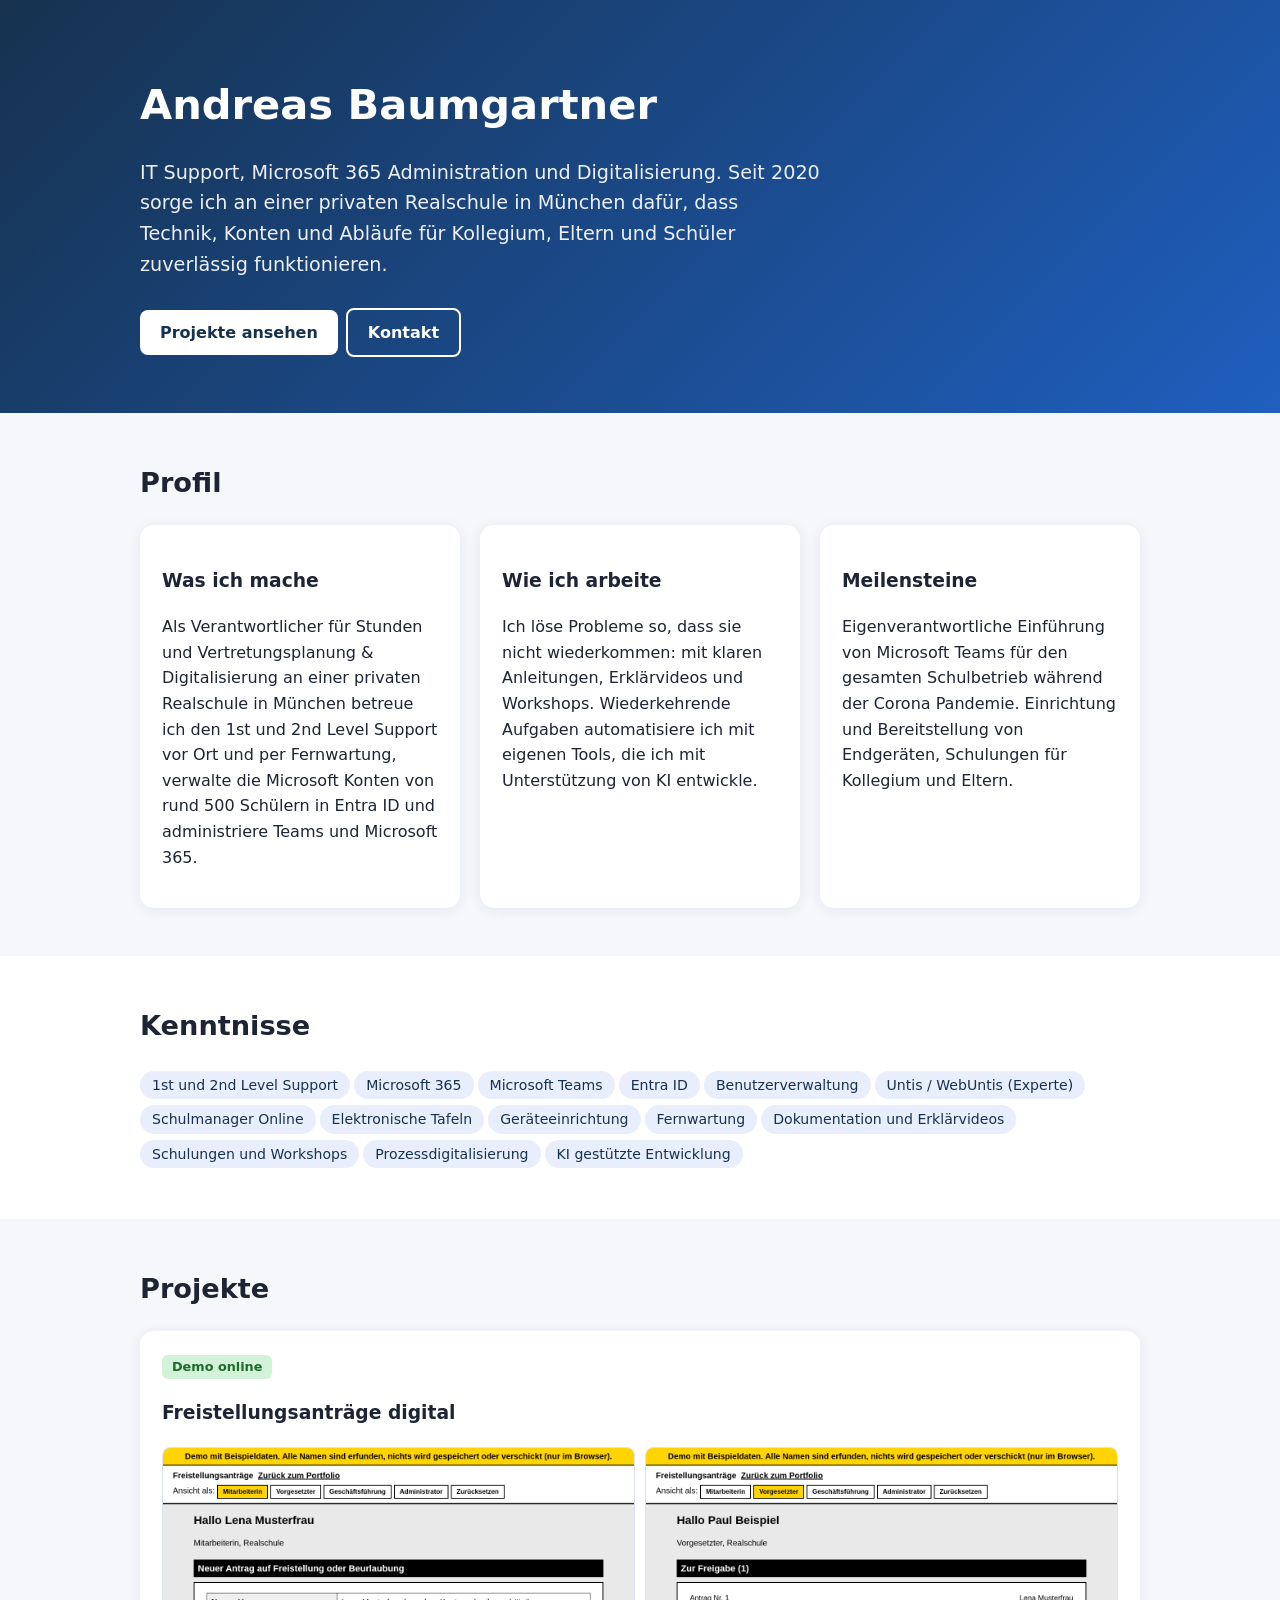
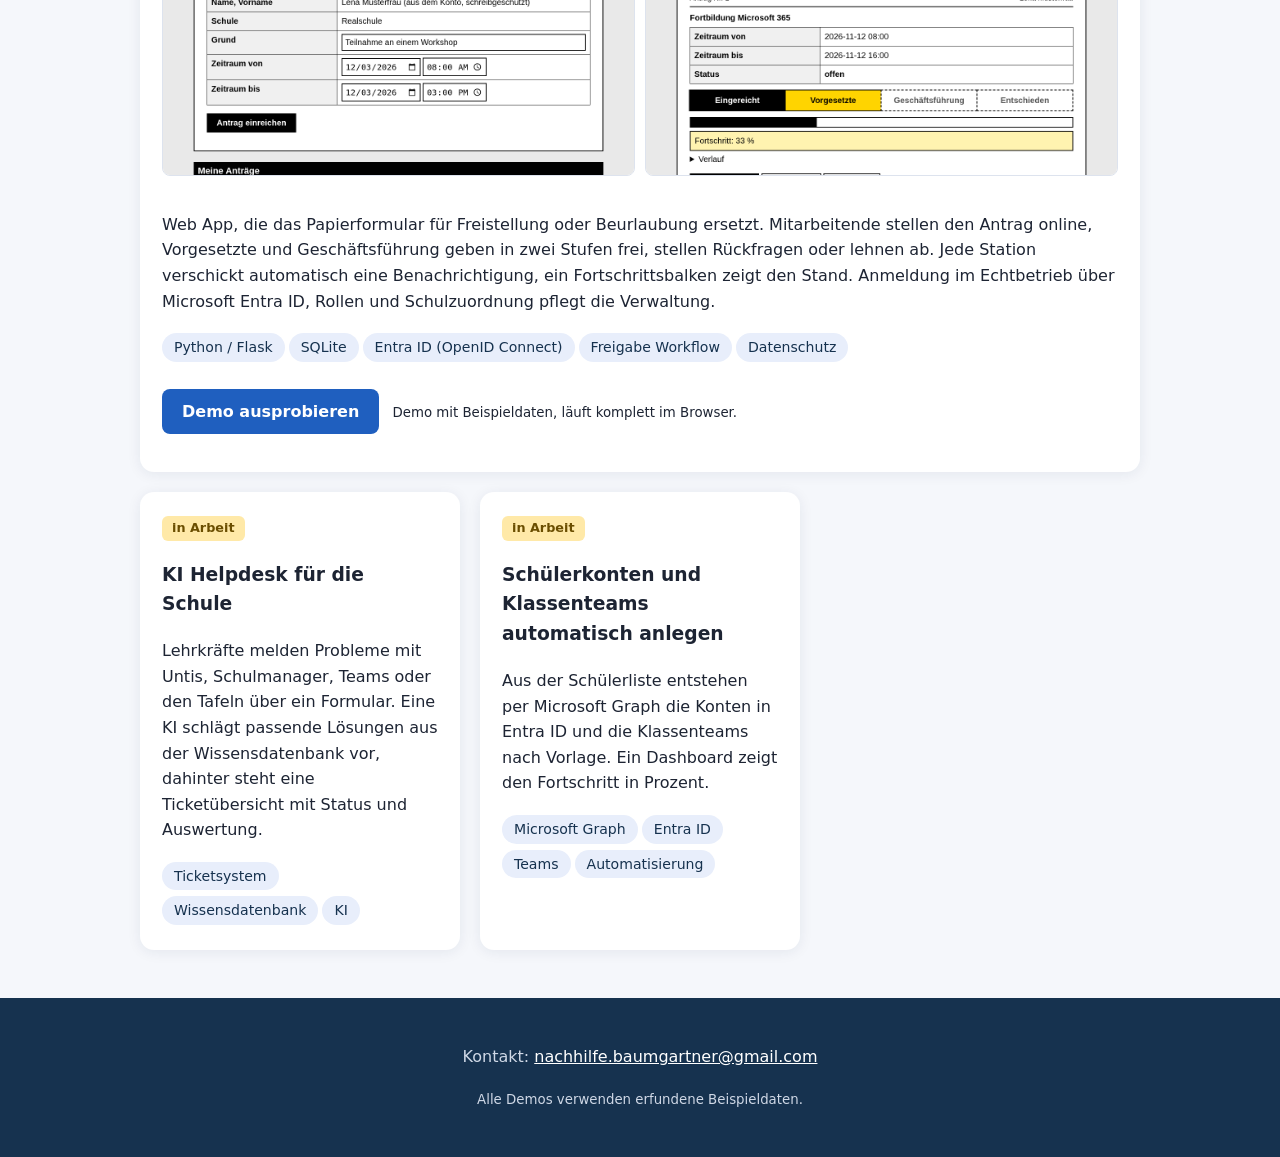
==== index.html @ bbd0cb9a "Portfolio und Freistellungen-Demo" ====
<!doctype html><html lang="de"><head><meta charset="utf-8"><meta name="viewport" content="width=device-width,initial-scale=1">
<title>Andreas Baumgartner | IT Support und Administration</title><meta name="description" content="Portfolio von Andreas Baumgartner: IT Support, Microsoft 365 Administration und eigene digitale Lösungen.">
<link rel="stylesheet" href="assets/style.css"></head><body>
<header><div class="wrap"><h1>Andreas Baumgartner</h1>
<p>IT Support, Microsoft 365 Administration und Digitalisierung. Seit 2020 sorge ich an einer privaten Realschule in München dafür, dass Technik, Konten und Abläufe für Kollegium, Eltern und Schüler zuverlässig funktionieren.</p>
<a class="btn" href="#projekte">Projekte ansehen</a><a class="btn o" href="mailto:nachhilfe.baumgartner@gmail.com">Kontakt</a></div></header>
<section><div class="wrap"><h2>Profil</h2><div class="grid">
<div class="card"><h3>Was ich mache</h3><p>Als Verantwortlicher für Stunden und Vertretungsplanung &amp; Digitalisierung an einer privaten Realschule in München betreue ich den 1st und 2nd Level Support vor Ort und per Fernwartung, verwalte die Microsoft Konten von rund 500 Schülern in Entra ID und administriere Teams und Microsoft 365.</p></div>
<div class="card"><h3>Wie ich arbeite</h3><p>Ich löse Probleme so, dass sie nicht wiederkommen: mit klaren Anleitungen, Erklärvideos und Workshops. Wiederkehrende Aufgaben automatisiere ich mit eigenen Tools, die ich mit Unterstützung von KI entwickle.</p></div>
<div class="card"><h3>Meilensteine</h3><p>Eigenverantwortliche Einführung von Microsoft Teams für den gesamten Schulbetrieb während der Corona Pandemie. Einrichtung und Bereitstellung von Endgeräten, Schulungen für Kollegium und Eltern.</p></div>
</div></div></section>
<section style="background:#fff"><div class="wrap"><h2>Kenntnisse</h2><div class="tags">
<span>1st und 2nd Level Support</span><span>Microsoft 365</span><span>Microsoft Teams</span><span>Entra ID</span><span>Benutzerverwaltung</span><span>Untis / WebUntis (Experte)</span><span>Schulmanager Online</span><span>Elektronische Tafeln</span><span>Geräteeinrichtung</span><span>Fernwartung</span><span>Dokumentation und Erklärvideos</span><span>Schulungen und Workshops</span><span>Prozessdigitalisierung</span><span>KI gestützte Entwicklung</span>
</div></div></section>
<section id="projekte"><div class="wrap"><h2>Projekte</h2><div class="grid">
<div class="card" style="grid-column:1/-1"><span class="badge live">Demo online</span><h3>Freistellungsanträge digital</h3>
<div class="shots"><a href="freistellungen-demo/"><img src="assets/demo_antrag.png" alt="Antragsformular der Demo"></a><a href="freistellungen-demo/"><img src="assets/demo_freigabe.png" alt="Freigabeansicht der Demo"></a></div>
<p>Web App, die das Papierformular für Freistellung oder Beurlaubung ersetzt. Mitarbeitende stellen den Antrag online, Vorgesetzte und Geschäftsführung geben in zwei Stufen frei, stellen Rückfragen oder lehnen ab. Jede Station verschickt automatisch eine Benachrichtigung, ein Fortschrittsbalken zeigt den Stand. Anmeldung im Echtbetrieb über Microsoft Entra ID, Rollen und Schulzuordnung pflegt die Verwaltung.</p>
<div class="tags"><span>Python / Flask</span><span>SQLite</span><span>Entra ID (OpenID Connect)</span><span>Freigabe Workflow</span><span>Datenschutz</span></div>
<p><a class="btn" style="background:#1f5fbf;color:#fff" href="freistellungen-demo/">Demo ausprobieren</a> <small>Demo mit Beispieldaten, läuft komplett im Browser.</small></p></div>
<div class="card"><span class="badge">in Arbeit</span><h3>KI Helpdesk für die Schule</h3><p>Lehrkräfte melden Probleme mit Untis, Schulmanager, Teams oder den Tafeln über ein Formular. Eine KI schlägt passende Lösungen aus der Wissensdatenbank vor, dahinter steht eine Ticketübersicht mit Status und Auswertung.</p><div class="tags"><span>Ticketsystem</span><span>Wissensdatenbank</span><span>KI</span></div></div>
<div class="card"><span class="badge">in Arbeit</span><h3>Schülerkonten und Klassenteams automatisch anlegen</h3><p>Aus der Schülerliste entstehen per Microsoft Graph die Konten in Entra ID und die Klassenteams nach Vorlage. Ein Dashboard zeigt den Fortschritt in Prozent.</p><div class="tags"><span>Microsoft Graph</span><span>Entra ID</span><span>Teams</span><span>Automatisierung</span></div></div>
</div></div></section>
<footer><div class="wrap"><p>Kontakt: <a href="mailto:nachhilfe.baumgartner@gmail.com">nachhilfe.baumgartner@gmail.com</a></p><p><small>Alle Demos verwenden erfundene Beispieldaten.</small></p></div></footer>
</body></html>
---- assets/style.css ----
*{box-sizing:border-box}body{margin:0;font-family:system-ui,-apple-system,"Segoe UI",Roboto,Arial,sans-serif;color:#1d2433;background:#f5f7fb;line-height:1.6}
a{color:#1f5fbf}.wrap{max-width:1040px;margin:0 auto;padding:0 20px}
header{background:linear-gradient(135deg,#16324f,#1f5fbf);color:#fff;padding:72px 0 56px}header h1{font-size:2.6rem;margin:0}header p{font-size:1.2rem;max-width:680px;opacity:.92}
.btn{display:inline-block;background:#fff;color:#16324f;padding:10px 20px;border-radius:8px;font-weight:600;text-decoration:none;margin:8px 8px 0 0}.btn.o{background:transparent;color:#fff;border:2px solid #fff}
section{padding:48px 0}h2{font-size:1.7rem;margin:0 0 20px}
.grid{display:grid;grid-template-columns:repeat(auto-fit,minmax(280px,1fr));gap:20px}
.card{background:#fff;border-radius:14px;box-shadow:0 2px 14px rgba(20,40,80,.08);padding:22px;overflow:hidden}
.card img{width:100%;border-radius:8px;border:1px solid #dde3ee;margin-bottom:12px}
.tags span{display:inline-block;background:#e8eefb;color:#16324f;border-radius:20px;padding:3px 12px;margin:3px 4px 3px 0;font-size:.88rem}
.badge{display:inline-block;background:#ffe9a8;color:#6b4e00;border-radius:6px;padding:2px 10px;font-size:.8rem;font-weight:600}
.badge.live{background:#d3f3d8;color:#1d6b2a}
.shots{display:grid;grid-template-columns:1fr 1fr;gap:10px}
footer{background:#16324f;color:#cfd8e6;padding:30px 0;text-align:center}footer a{color:#fff}
@media(max-width:600px){header h1{font-size:2rem}.shots{grid-template-columns:1fr}}
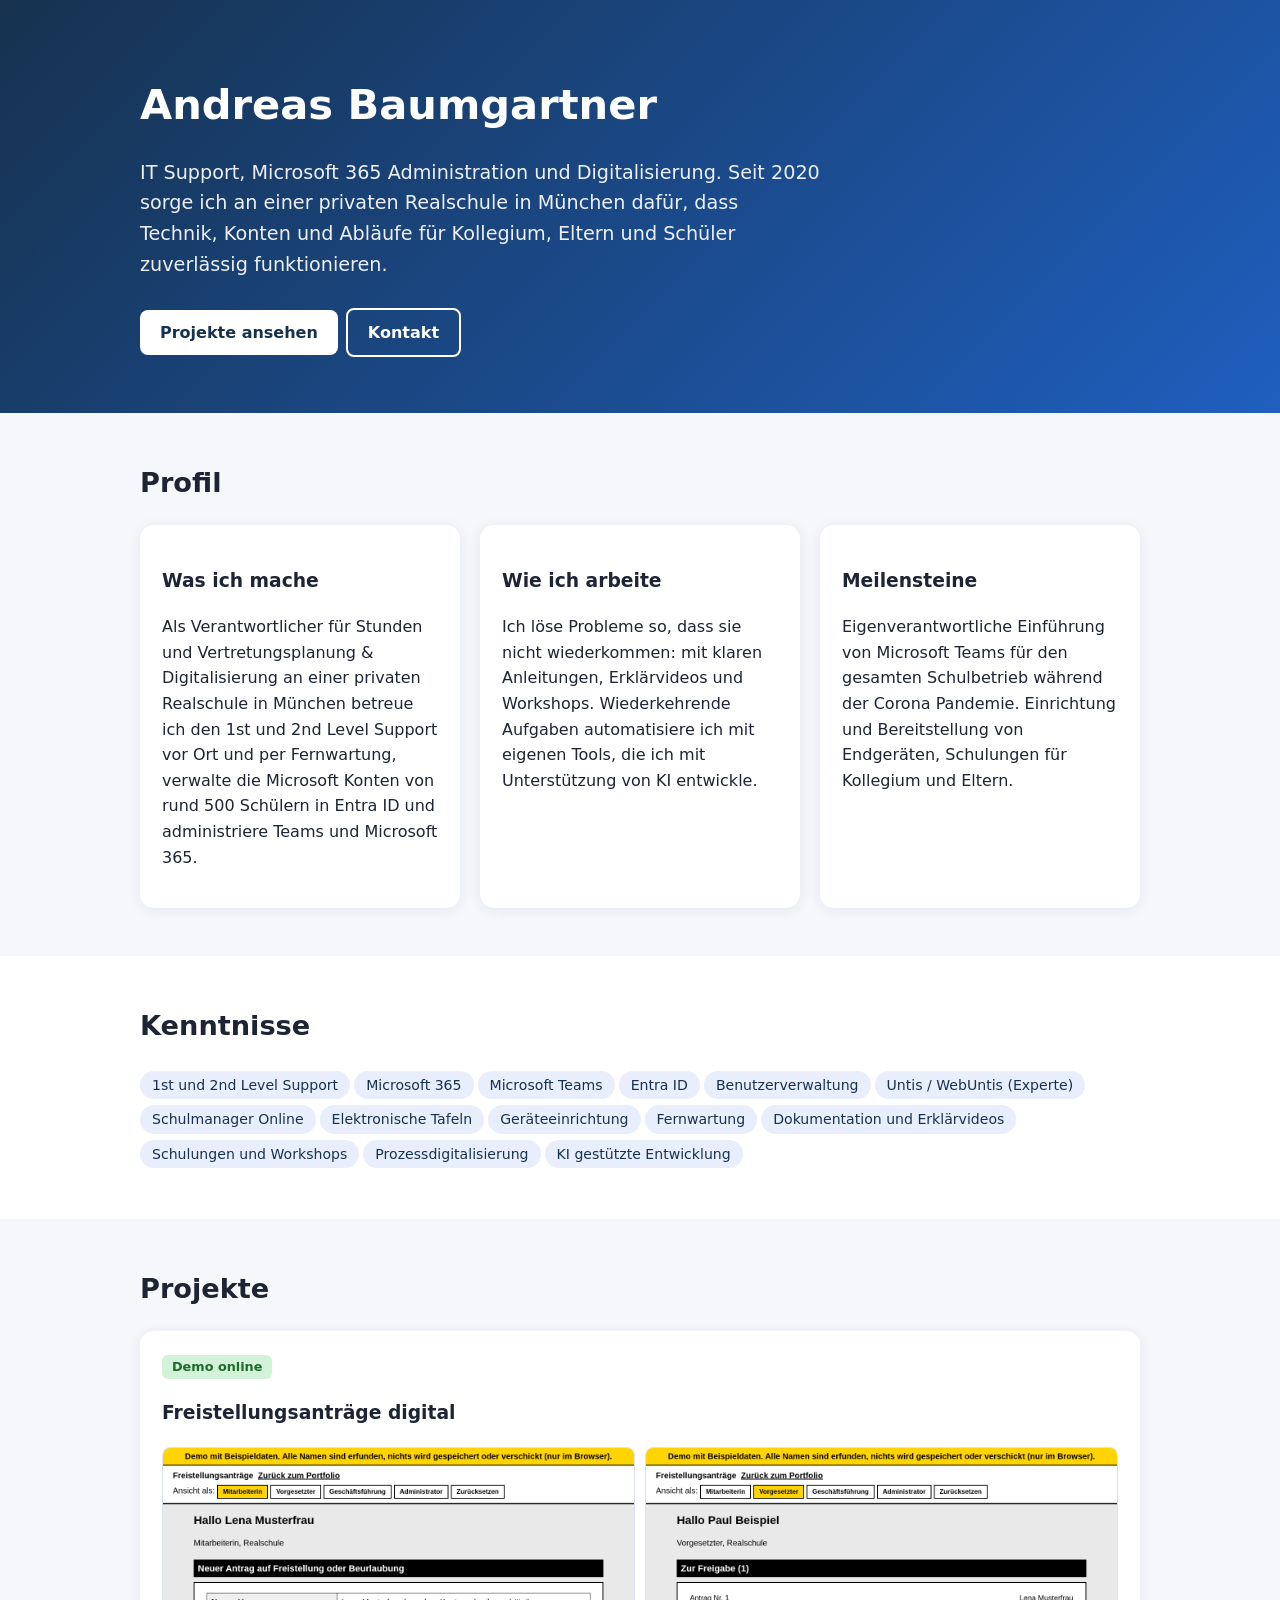
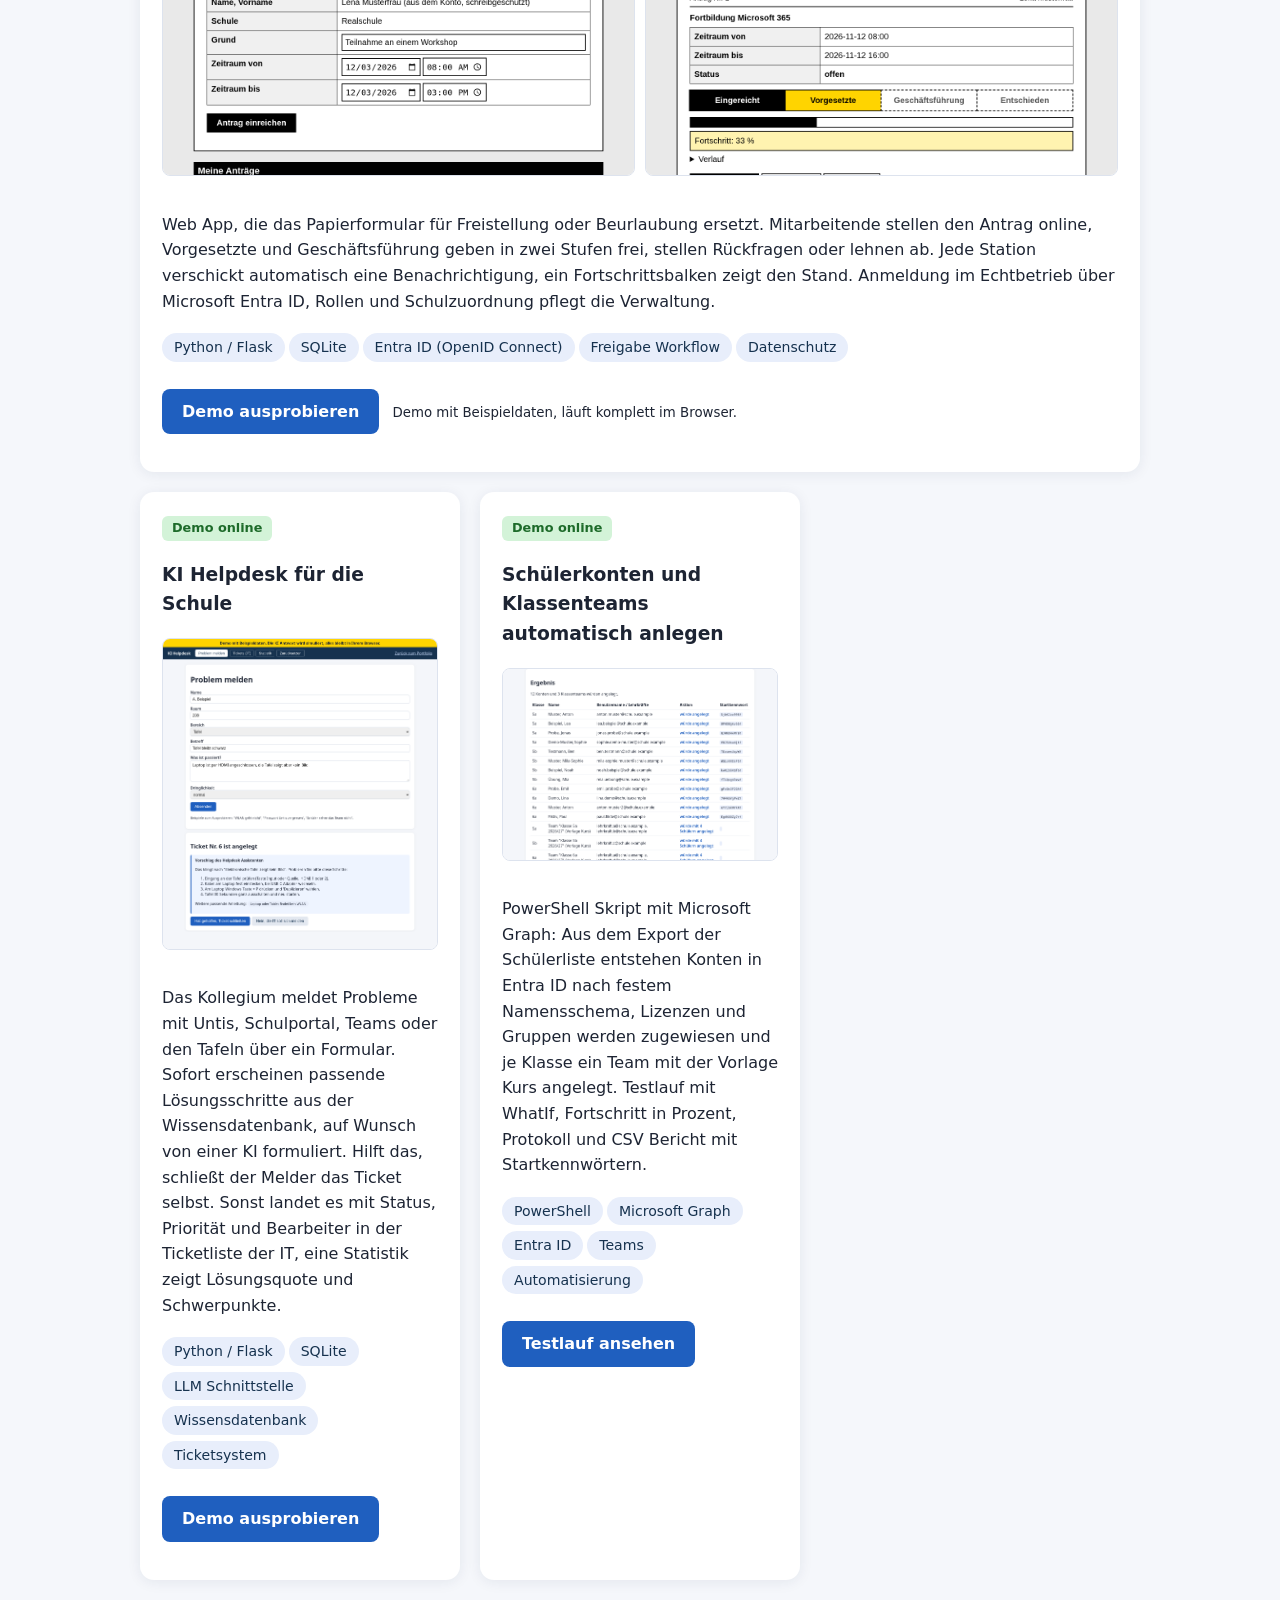
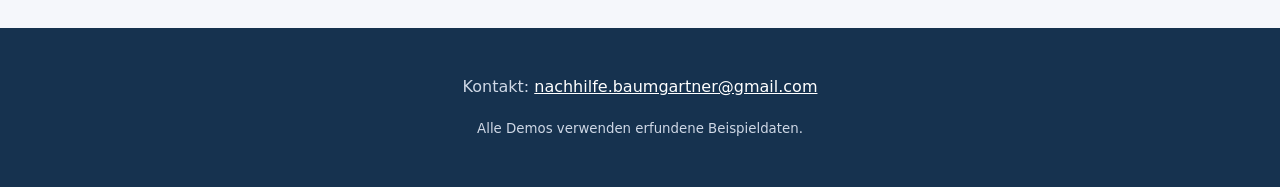
==== commit 02f09c60: "KI Helpdesk und Kontenautomatik als Demo" ====
--- a/index.html
+++ b/index.html
@@ -18,8 +18,16 @@
 <p>Web App, die das Papierformular für Freistellung oder Beurlaubung ersetzt. Mitarbeitende stellen den Antrag online, Vorgesetzte und Geschäftsführung geben in zwei Stufen frei, stellen Rückfragen oder lehnen ab. Jede Station verschickt automatisch eine Benachrichtigung, ein Fortschrittsbalken zeigt den Stand. Anmeldung im Echtbetrieb über Microsoft Entra ID, Rollen und Schulzuordnung pflegt die Verwaltung.</p>
 <div class="tags"><span>Python / Flask</span><span>SQLite</span><span>Entra ID (OpenID Connect)</span><span>Freigabe Workflow</span><span>Datenschutz</span></div>
 <p><a class="btn" style="background:#1f5fbf;color:#fff" href="freistellungen-demo/">Demo ausprobieren</a> <small>Demo mit Beispieldaten, läuft komplett im Browser.</small></p></div>
-<div class="card"><span class="badge">in Arbeit</span><h3>KI Helpdesk für die Schule</h3><p>Lehrkräfte melden Probleme mit Untis, Schulmanager, Teams oder den Tafeln über ein Formular. Eine KI schlägt passende Lösungen aus der Wissensdatenbank vor, dahinter steht eine Ticketübersicht mit Status und Auswertung.</p><div class="tags"><span>Ticketsystem</span><span>Wissensdatenbank</span><span>KI</span></div></div>
-<div class="card"><span class="badge">in Arbeit</span><h3>Schülerkonten und Klassenteams automatisch anlegen</h3><p>Aus der Schülerliste entstehen per Microsoft Graph die Konten in Entra ID und die Klassenteams nach Vorlage. Ein Dashboard zeigt den Fortschritt in Prozent.</p><div class="tags"><span>Microsoft Graph</span><span>Entra ID</span><span>Teams</span><span>Automatisierung</span></div></div>
+<div class="card"><span class="badge live">Demo online</span><h3>KI Helpdesk für die Schule</h3>
+<a href="helpdesk-demo/"><img src="assets/helpdesk.png" alt="KI Helpdesk Demo"></a>
+<p>Das Kollegium meldet Probleme mit Untis, Schulportal, Teams oder den Tafeln über ein Formular. Sofort erscheinen passende Lösungsschritte aus der Wissensdatenbank, auf Wunsch von einer KI formuliert. Hilft das, schließt der Melder das Ticket selbst. Sonst landet es mit Status, Priorität und Bearbeiter in der Ticketliste der IT, eine Statistik zeigt Lösungsquote und Schwerpunkte.</p>
+<div class="tags"><span>Python / Flask</span><span>SQLite</span><span>LLM Schnittstelle</span><span>Wissensdatenbank</span><span>Ticketsystem</span></div>
+<p><a class="btn" style="background:#1f5fbf;color:#fff" href="helpdesk-demo/">Demo ausprobieren</a></p></div>
+<div class="card"><span class="badge live">Demo online</span><h3>Schülerkonten und Klassenteams automatisch anlegen</h3>
+<a href="kontenautomatik-demo/"><img src="assets/kontenautomatik.png" alt="Kontenautomatik Demo"></a>
+<p>PowerShell Skript mit Microsoft Graph: Aus dem Export der Schülerliste entstehen Konten in Entra ID nach festem Namensschema, Lizenzen und Gruppen werden zugewiesen und je Klasse ein Team mit der Vorlage Kurs angelegt. Testlauf mit WhatIf, Fortschritt in Prozent, Protokoll und CSV Bericht mit Startkennwörtern.</p>
+<div class="tags"><span>PowerShell</span><span>Microsoft Graph</span><span>Entra ID</span><span>Teams</span><span>Automatisierung</span></div>
+<p><a class="btn" style="background:#1f5fbf;color:#fff" href="kontenautomatik-demo/">Testlauf ansehen</a></p></div>
 </div></div></section>
 <footer><div class="wrap"><p>Kontakt: <a href="mailto:nachhilfe.baumgartner@gmail.com">nachhilfe.baumgartner@gmail.com</a></p><p><small>Alle Demos verwenden erfundene Beispieldaten.</small></p></div></footer>
 </body></html>
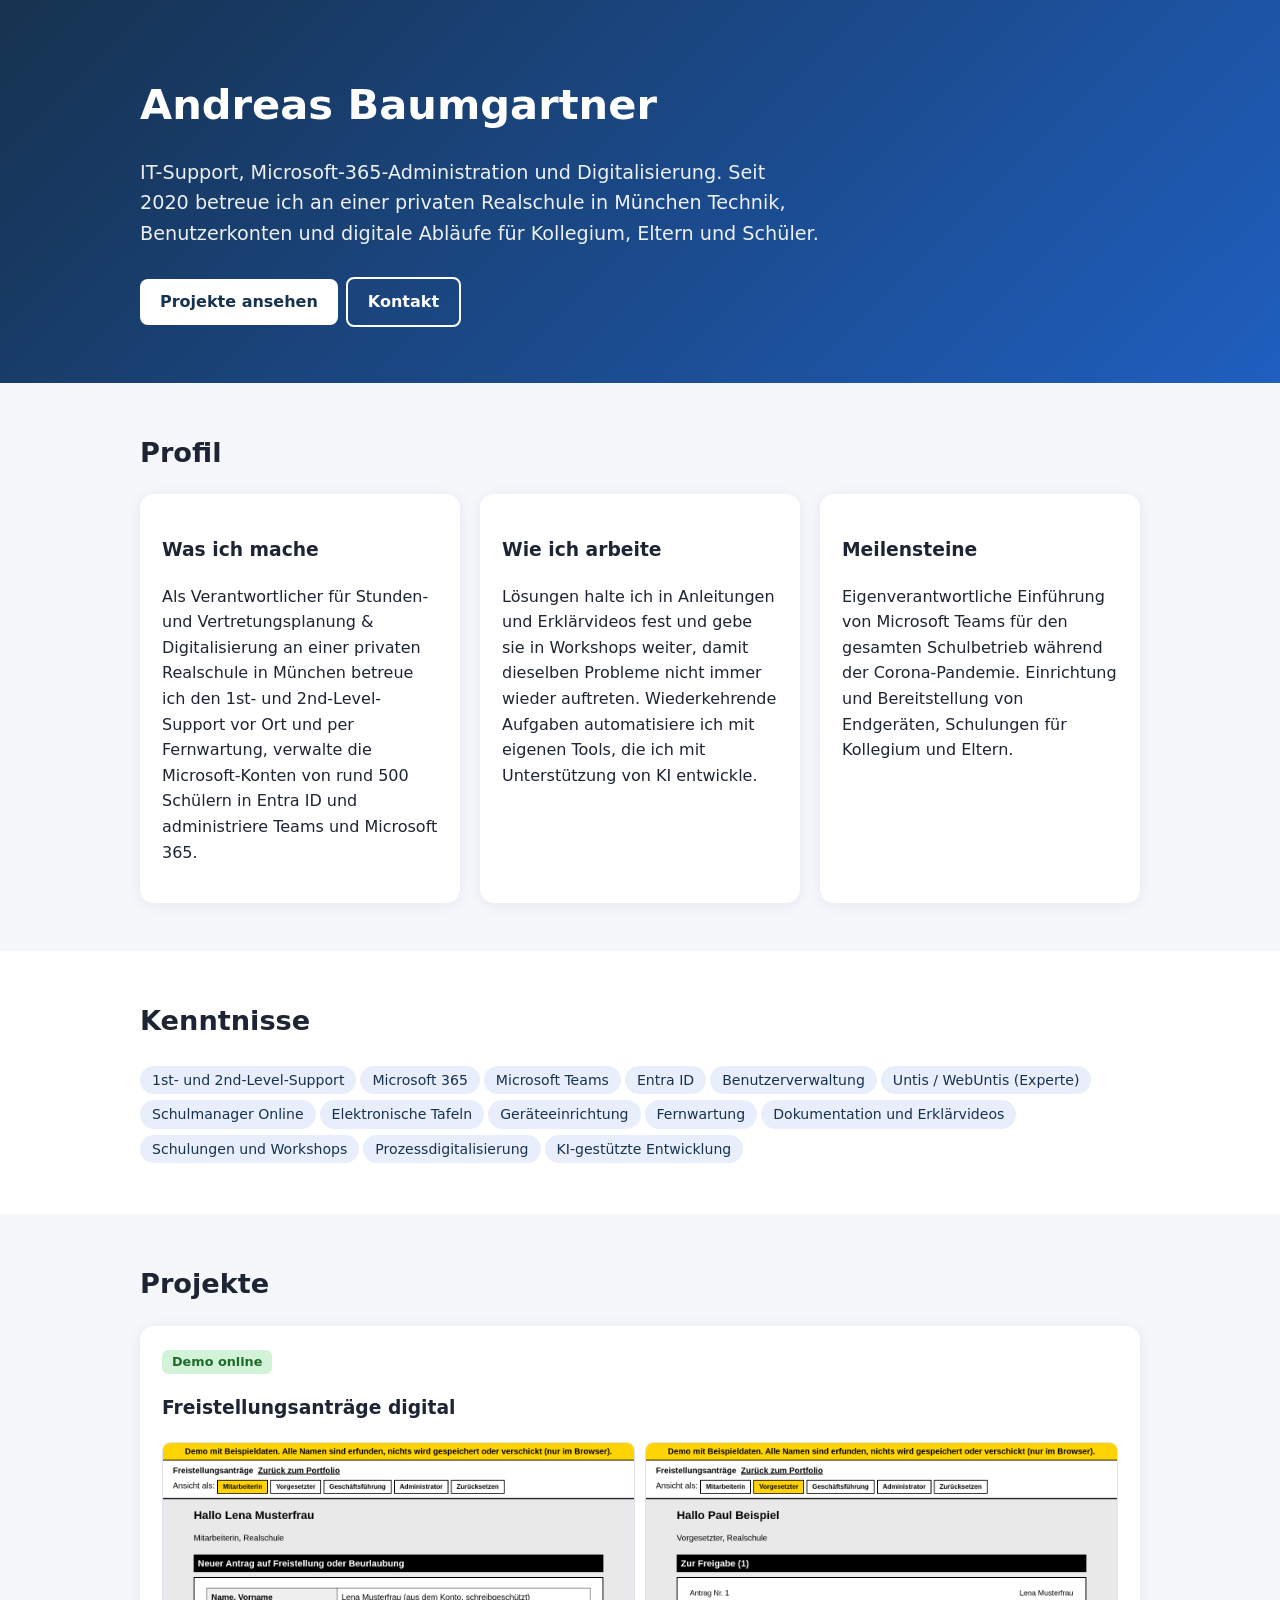
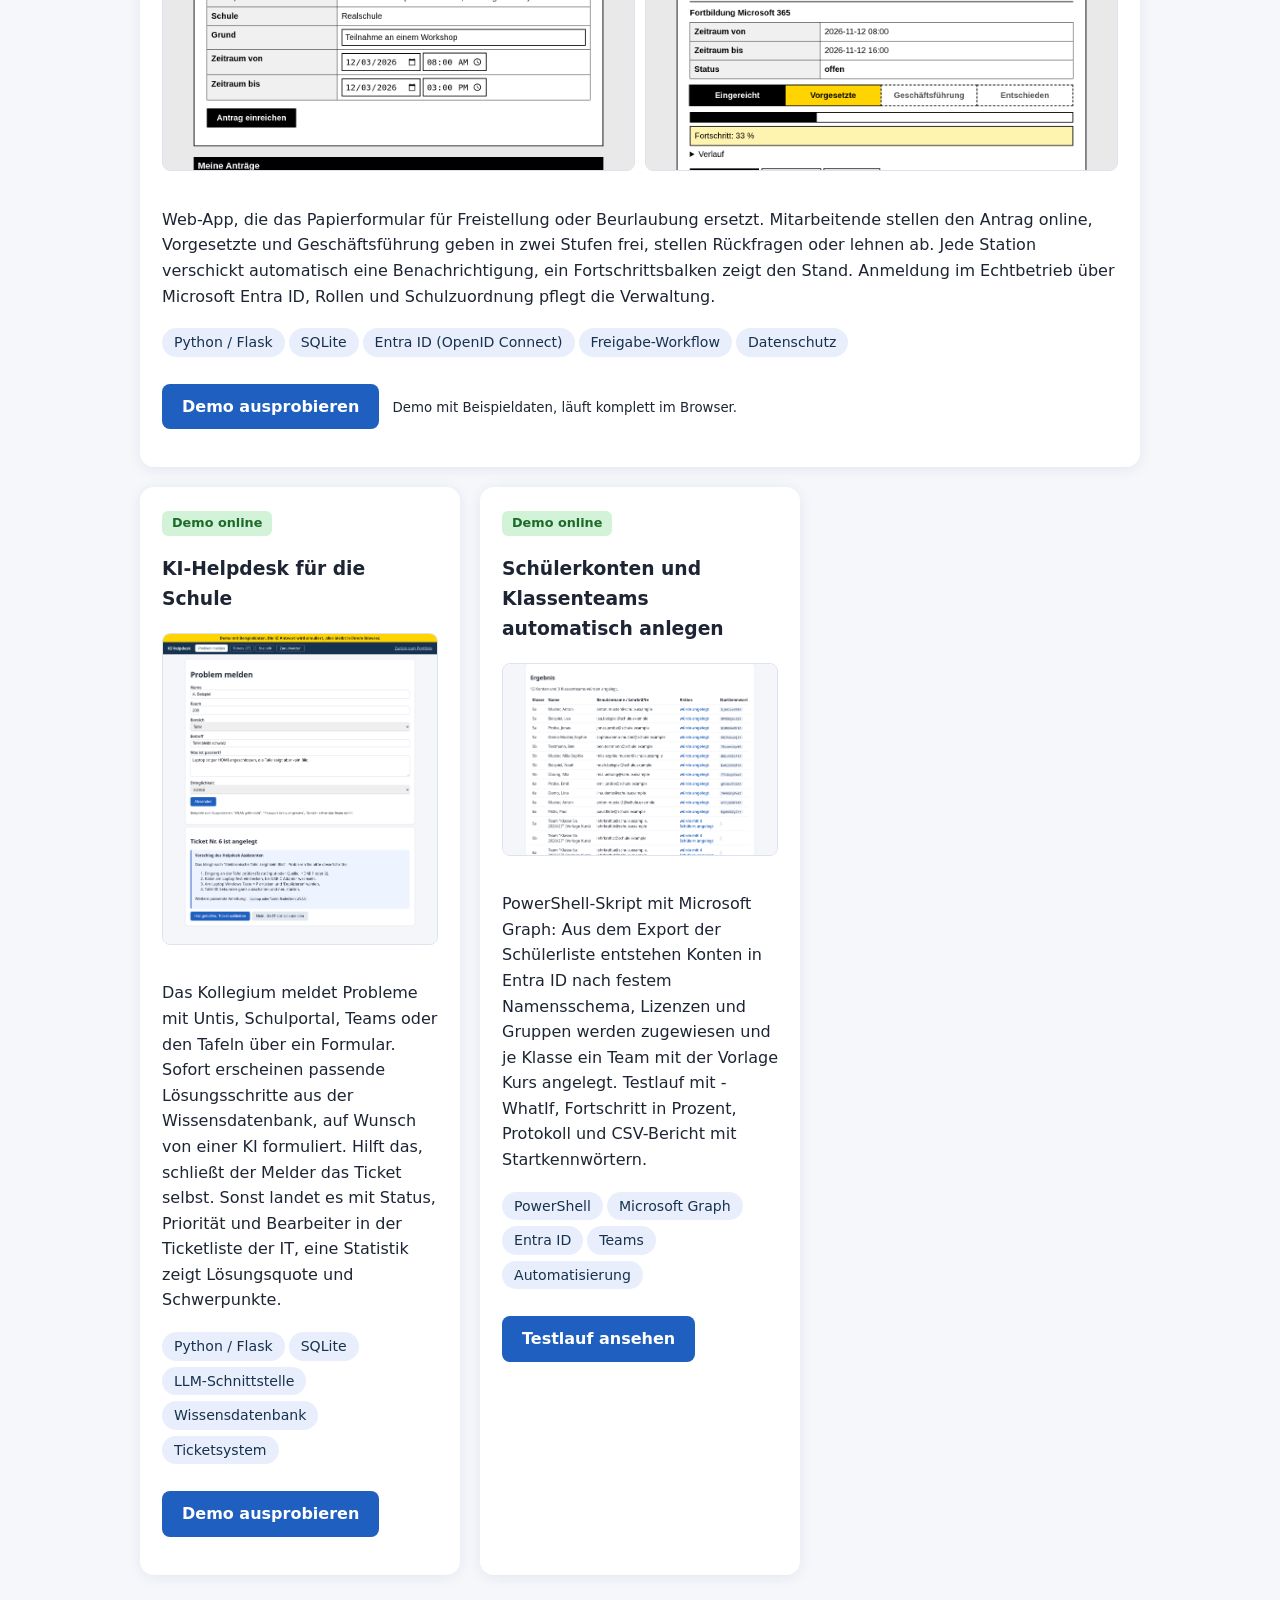
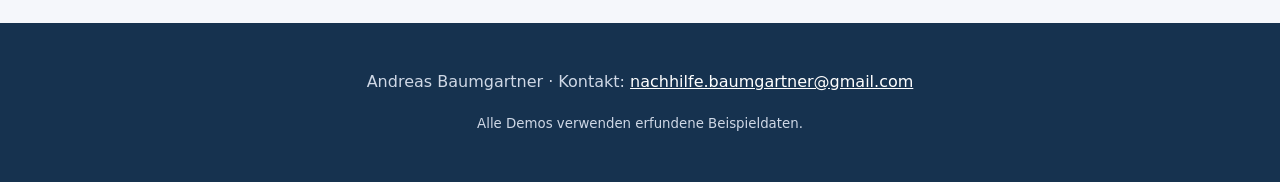
==== commit 466153c7: "Korrekturen: Rechtschreibung, Datumsformat, Mobilansicht, Meta-Tags" ====
--- a/index.html
+++ b/index.html
@@ -1,33 +1,33 @@
 <!doctype html><html lang="de"><head><meta charset="utf-8"><meta name="viewport" content="width=device-width,initial-scale=1">
-<title>Andreas Baumgartner | IT Support und Administration</title><meta name="description" content="Portfolio von Andreas Baumgartner: IT Support, Microsoft 365 Administration und eigene digitale Lösungen.">
-<link rel="stylesheet" href="assets/style.css"></head><body>
+<title>Andreas Baumgartner | IT-Support und Administration</title><meta name="description" content="Portfolio von Andreas Baumgartner: IT-Support, Microsoft-365-Administration und eigene digitale Lösungen.">
+<meta property="og:title" content="Andreas Baumgartner | IT-Support und Administration"><meta property="og:description" content="IT-Support, Microsoft-365-Administration und eigene digitale Lösungen mit Demos."><meta property="og:type" content="website"><meta property="og:url" content="https://baumgartner47.github.io/"><meta property="og:image" content="https://baumgartner47.github.io/assets/landing.png"><link rel="icon" href="data:image/svg+xml,%3Csvg xmlns=%27http://www.w3.org/2000/svg%27 viewBox=%270 0 64 64%27%3E%3Crect width=%2764%27 height=%2764%27 rx=%2712%27 fill=%27%231f5fbf%27/%3E%3Ctext x=%2732%27 y=%2742%27 font-size=%2728%27 text-anchor=%27middle%27 fill=%27white%27 font-family=%27Arial%27 font-weight=%27bold%27%3EAB%3C/text%3E%3C/svg%3E"><link rel="stylesheet" href="assets/style.css"></head><body>
 <header><div class="wrap"><h1>Andreas Baumgartner</h1>
-<p>IT Support, Microsoft 365 Administration und Digitalisierung. Seit 2020 sorge ich an einer privaten Realschule in München dafür, dass Technik, Konten und Abläufe für Kollegium, Eltern und Schüler zuverlässig funktionieren.</p>
+<p>IT-Support, Microsoft-365-Administration und Digitalisierung. Seit 2020 betreue ich an einer privaten Realschule in München Technik, Benutzerkonten und digitale Abläufe für Kollegium, Eltern und Schüler.</p>
 <a class="btn" href="#projekte">Projekte ansehen</a><a class="btn o" href="mailto:nachhilfe.baumgartner@gmail.com">Kontakt</a></div></header>
 <section><div class="wrap"><h2>Profil</h2><div class="grid">
-<div class="card"><h3>Was ich mache</h3><p>Als Verantwortlicher für Stunden und Vertretungsplanung &amp; Digitalisierung an einer privaten Realschule in München betreue ich den 1st und 2nd Level Support vor Ort und per Fernwartung, verwalte die Microsoft Konten von rund 500 Schülern in Entra ID und administriere Teams und Microsoft 365.</p></div>
-<div class="card"><h3>Wie ich arbeite</h3><p>Ich löse Probleme so, dass sie nicht wiederkommen: mit klaren Anleitungen, Erklärvideos und Workshops. Wiederkehrende Aufgaben automatisiere ich mit eigenen Tools, die ich mit Unterstützung von KI entwickle.</p></div>
-<div class="card"><h3>Meilensteine</h3><p>Eigenverantwortliche Einführung von Microsoft Teams für den gesamten Schulbetrieb während der Corona Pandemie. Einrichtung und Bereitstellung von Endgeräten, Schulungen für Kollegium und Eltern.</p></div>
+<div class="card"><h3>Was ich mache</h3><p>Als Verantwortlicher für Stunden- und Vertretungsplanung &amp; Digitalisierung an einer privaten Realschule in München betreue ich den 1st- und 2nd-Level-Support vor Ort und per Fernwartung, verwalte die Microsoft-Konten von rund 500 Schülern in Entra ID und administriere Teams und Microsoft 365.</p></div>
+<div class="card"><h3>Wie ich arbeite</h3><p>Lösungen halte ich in Anleitungen und Erklärvideos fest und gebe sie in Workshops weiter, damit dieselben Probleme nicht immer wieder auftreten. Wiederkehrende Aufgaben automatisiere ich mit eigenen Tools, die ich mit Unterstützung von KI entwickle.</p></div>
+<div class="card"><h3>Meilensteine</h3><p>Eigenverantwortliche Einführung von Microsoft Teams für den gesamten Schulbetrieb während der Corona-Pandemie. Einrichtung und Bereitstellung von Endgeräten, Schulungen für Kollegium und Eltern.</p></div>
 </div></div></section>
 <section style="background:#fff"><div class="wrap"><h2>Kenntnisse</h2><div class="tags">
-<span>1st und 2nd Level Support</span><span>Microsoft 365</span><span>Microsoft Teams</span><span>Entra ID</span><span>Benutzerverwaltung</span><span>Untis / WebUntis (Experte)</span><span>Schulmanager Online</span><span>Elektronische Tafeln</span><span>Geräteeinrichtung</span><span>Fernwartung</span><span>Dokumentation und Erklärvideos</span><span>Schulungen und Workshops</span><span>Prozessdigitalisierung</span><span>KI gestützte Entwicklung</span>
+<span>1st- und 2nd-Level-Support</span><span>Microsoft 365</span><span>Microsoft Teams</span><span>Entra ID</span><span>Benutzerverwaltung</span><span>Untis / WebUntis (Experte)</span><span>Schulmanager Online</span><span>Elektronische Tafeln</span><span>Geräteeinrichtung</span><span>Fernwartung</span><span>Dokumentation und Erklärvideos</span><span>Schulungen und Workshops</span><span>Prozessdigitalisierung</span><span>KI-gestützte Entwicklung</span>
 </div></div></section>
 <section id="projekte"><div class="wrap"><h2>Projekte</h2><div class="grid">
 <div class="card" style="grid-column:1/-1"><span class="badge live">Demo online</span><h3>Freistellungsanträge digital</h3>
 <div class="shots"><a href="freistellungen-demo/"><img src="assets/demo_antrag.png" alt="Antragsformular der Demo"></a><a href="freistellungen-demo/"><img src="assets/demo_freigabe.png" alt="Freigabeansicht der Demo"></a></div>
-<p>Web App, die das Papierformular für Freistellung oder Beurlaubung ersetzt. Mitarbeitende stellen den Antrag online, Vorgesetzte und Geschäftsführung geben in zwei Stufen frei, stellen Rückfragen oder lehnen ab. Jede Station verschickt automatisch eine Benachrichtigung, ein Fortschrittsbalken zeigt den Stand. Anmeldung im Echtbetrieb über Microsoft Entra ID, Rollen und Schulzuordnung pflegt die Verwaltung.</p>
-<div class="tags"><span>Python / Flask</span><span>SQLite</span><span>Entra ID (OpenID Connect)</span><span>Freigabe Workflow</span><span>Datenschutz</span></div>
+<p>Web-App, die das Papierformular für Freistellung oder Beurlaubung ersetzt. Mitarbeitende stellen den Antrag online, Vorgesetzte und Geschäftsführung geben in zwei Stufen frei, stellen Rückfragen oder lehnen ab. Jede Station verschickt automatisch eine Benachrichtigung, ein Fortschrittsbalken zeigt den Stand. Anmeldung im Echtbetrieb über Microsoft Entra ID, Rollen und Schulzuordnung pflegt die Verwaltung.</p>
+<div class="tags"><span>Python / Flask</span><span>SQLite</span><span>Entra ID (OpenID Connect)</span><span>Freigabe-Workflow</span><span>Datenschutz</span></div>
 <p><a class="btn" style="background:#1f5fbf;color:#fff" href="freistellungen-demo/">Demo ausprobieren</a> <small>Demo mit Beispieldaten, läuft komplett im Browser.</small></p></div>
-<div class="card"><span class="badge live">Demo online</span><h3>KI Helpdesk für die Schule</h3>
-<a href="helpdesk-demo/"><img src="assets/helpdesk.png" alt="KI Helpdesk Demo"></a>
+<div class="card"><span class="badge live">Demo online</span><h3>KI-Helpdesk für die Schule</h3>
+<a href="helpdesk-demo/"><img src="assets/helpdesk.png" alt="KI-Helpdesk-Demo"></a>
 <p>Das Kollegium meldet Probleme mit Untis, Schulportal, Teams oder den Tafeln über ein Formular. Sofort erscheinen passende Lösungsschritte aus der Wissensdatenbank, auf Wunsch von einer KI formuliert. Hilft das, schließt der Melder das Ticket selbst. Sonst landet es mit Status, Priorität und Bearbeiter in der Ticketliste der IT, eine Statistik zeigt Lösungsquote und Schwerpunkte.</p>
-<div class="tags"><span>Python / Flask</span><span>SQLite</span><span>LLM Schnittstelle</span><span>Wissensdatenbank</span><span>Ticketsystem</span></div>
+<div class="tags"><span>Python / Flask</span><span>SQLite</span><span>LLM-Schnittstelle</span><span>Wissensdatenbank</span><span>Ticketsystem</span></div>
 <p><a class="btn" style="background:#1f5fbf;color:#fff" href="helpdesk-demo/">Demo ausprobieren</a></p></div>
 <div class="card"><span class="badge live">Demo online</span><h3>Schülerkonten und Klassenteams automatisch anlegen</h3>
-<a href="kontenautomatik-demo/"><img src="assets/kontenautomatik.png" alt="Kontenautomatik Demo"></a>
-<p>PowerShell Skript mit Microsoft Graph: Aus dem Export der Schülerliste entstehen Konten in Entra ID nach festem Namensschema, Lizenzen und Gruppen werden zugewiesen und je Klasse ein Team mit der Vorlage Kurs angelegt. Testlauf mit WhatIf, Fortschritt in Prozent, Protokoll und CSV Bericht mit Startkennwörtern.</p>
+<a href="kontenautomatik-demo/"><img src="assets/kontenautomatik.png" alt="Kontenautomatik-Demo"></a>
+<p>PowerShell-Skript mit Microsoft Graph: Aus dem Export der Schülerliste entstehen Konten in Entra ID nach festem Namensschema, Lizenzen und Gruppen werden zugewiesen und je Klasse ein Team mit der Vorlage Kurs angelegt. Testlauf mit -WhatIf, Fortschritt in Prozent, Protokoll und CSV-Bericht mit Startkennwörtern.</p>
 <div class="tags"><span>PowerShell</span><span>Microsoft Graph</span><span>Entra ID</span><span>Teams</span><span>Automatisierung</span></div>
 <p><a class="btn" style="background:#1f5fbf;color:#fff" href="kontenautomatik-demo/">Testlauf ansehen</a></p></div>
 </div></div></section>
-<footer><div class="wrap"><p>Kontakt: <a href="mailto:nachhilfe.baumgartner@gmail.com">nachhilfe.baumgartner@gmail.com</a></p><p><small>Alle Demos verwenden erfundene Beispieldaten.</small></p></div></footer>
+<footer><div class="wrap"><p>Andreas Baumgartner · Kontakt: <a href="mailto:nachhilfe.baumgartner@gmail.com">nachhilfe.baumgartner@gmail.com</a></p><p><small>Alle Demos verwenden erfundene Beispieldaten.</small></p></div></footer>
 </body></html>
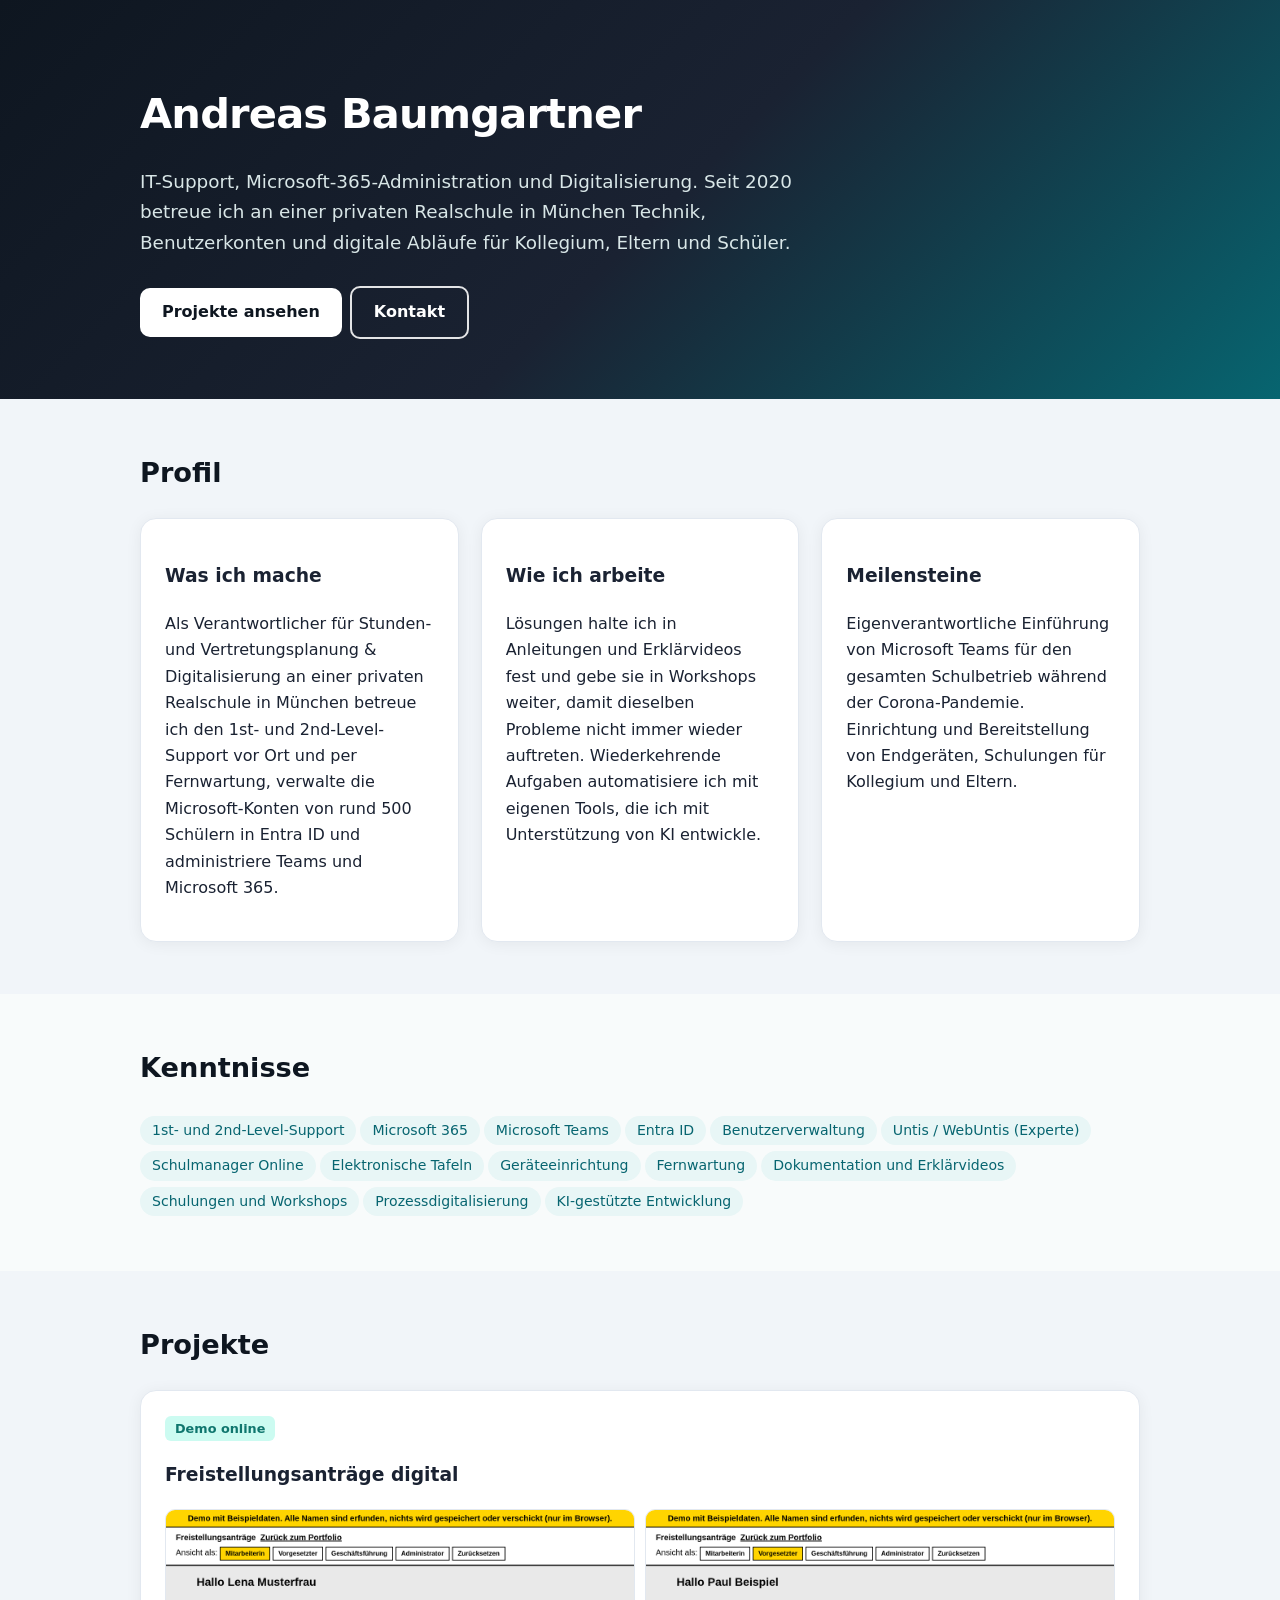
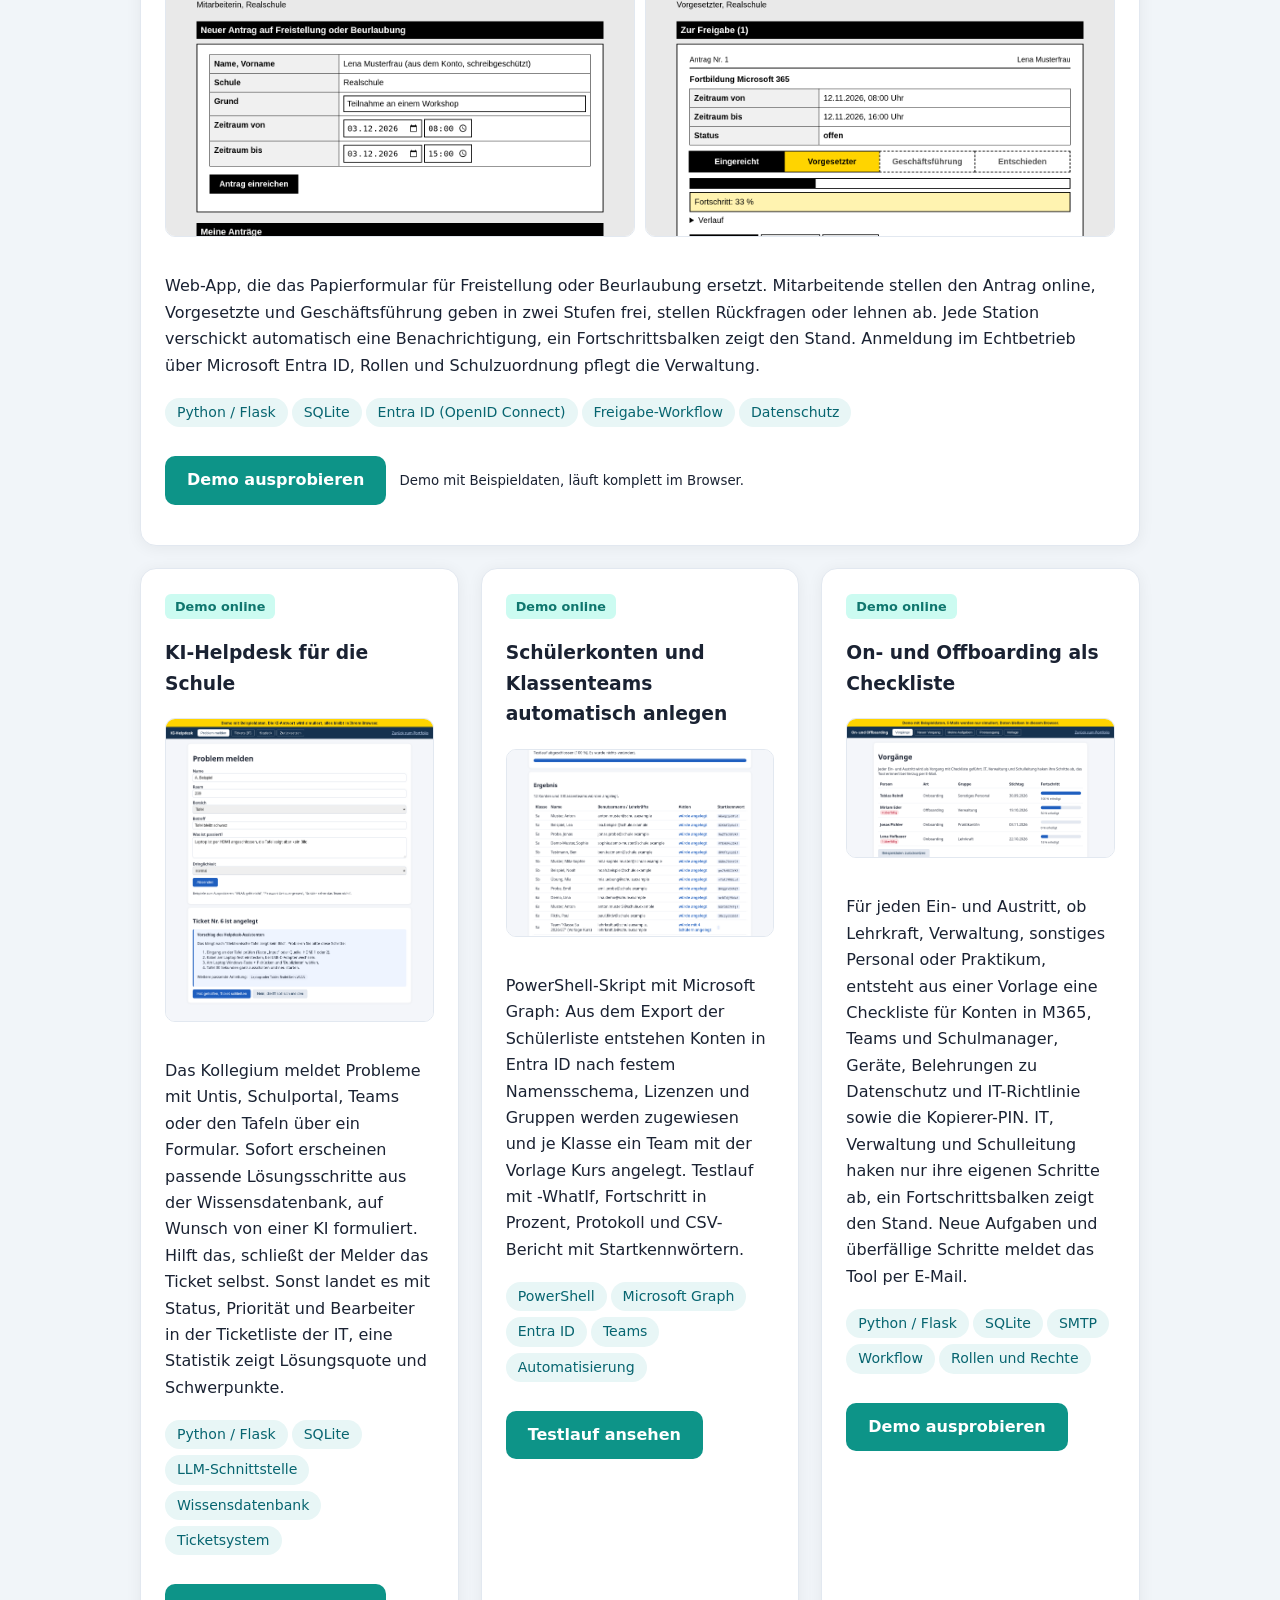
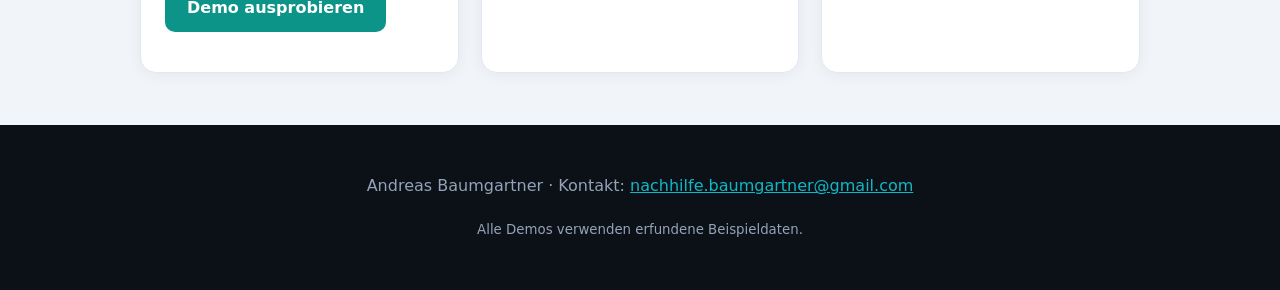
==== commit f54e9667: "Design-Refresh: Teal/Slate-Palette und Onboarding-Demo Portfolio-Farben von Blau auf eine ruhige Tea" ====
--- a/index.html
+++ b/index.html
@@ -1,6 +1,6 @@
 <!doctype html><html lang="de"><head><meta charset="utf-8"><meta name="viewport" content="width=device-width,initial-scale=1">
 <title>Andreas Baumgartner | IT-Support und Administration</title><meta name="description" content="Portfolio von Andreas Baumgartner: IT-Support, Microsoft-365-Administration und eigene digitale Lösungen.">
-<meta property="og:title" content="Andreas Baumgartner | IT-Support und Administration"><meta property="og:description" content="IT-Support, Microsoft-365-Administration und eigene digitale Lösungen mit Demos."><meta property="og:type" content="website"><meta property="og:url" content="https://baumgartner47.github.io/"><meta property="og:image" content="https://baumgartner47.github.io/assets/landing.png"><link rel="icon" href="data:image/svg+xml,%3Csvg xmlns=%27http://www.w3.org/2000/svg%27 viewBox=%270 0 64 64%27%3E%3Crect width=%2764%27 height=%2764%27 rx=%2712%27 fill=%27%231f5fbf%27/%3E%3Ctext x=%2732%27 y=%2742%27 font-size=%2728%27 text-anchor=%27middle%27 fill=%27white%27 font-family=%27Arial%27 font-weight=%27bold%27%3EAB%3C/text%3E%3C/svg%3E"><link rel="stylesheet" href="assets/style.css"></head><body>
+<meta property="og:title" content="Andreas Baumgartner | IT-Support und Administration"><meta property="og:description" content="IT-Support, Microsoft-365-Administration und eigene digitale Lösungen mit Demos."><meta property="og:type" content="website"><meta property="og:url" content="https://baumgartner47.github.io/"><meta property="og:image" content="https://baumgartner47.github.io/assets/landing.png"><link rel="icon" href="data:image/svg+xml,%3Csvg xmlns=%27http://www.w3.org/2000/svg%27 viewBox=%270 0 64 64%27%3E%3Crect width=%2764%27 height=%2764%27 rx=%2712%27 fill=%27%230d9488%27/%3E%3Ctext x=%2732%27 y=%2742%27 font-size=%2728%27 text-anchor=%27middle%27 fill=%27white%27 font-family=%27Arial%27 font-weight=%27bold%27%3EAB%3C/text%3E%3C/svg%3E"><link rel="stylesheet" href="assets/style.css"></head><body>
 <header><div class="wrap"><h1>Andreas Baumgartner</h1>
 <p>IT-Support, Microsoft-365-Administration und Digitalisierung. Seit 2020 betreue ich an einer privaten Realschule in München Technik, Benutzerkonten und digitale Abläufe für Kollegium, Eltern und Schüler.</p>
 <a class="btn" href="#projekte">Projekte ansehen</a><a class="btn o" href="mailto:nachhilfe.baumgartner@gmail.com">Kontakt</a></div></header>
@@ -9,7 +9,7 @@
 <div class="card"><h3>Wie ich arbeite</h3><p>Lösungen halte ich in Anleitungen und Erklärvideos fest und gebe sie in Workshops weiter, damit dieselben Probleme nicht immer wieder auftreten. Wiederkehrende Aufgaben automatisiere ich mit eigenen Tools, die ich mit Unterstützung von KI entwickle.</p></div>
 <div class="card"><h3>Meilensteine</h3><p>Eigenverantwortliche Einführung von Microsoft Teams für den gesamten Schulbetrieb während der Corona-Pandemie. Einrichtung und Bereitstellung von Endgeräten, Schulungen für Kollegium und Eltern.</p></div>
 </div></div></section>
-<section style="background:#fff"><div class="wrap"><h2>Kenntnisse</h2><div class="tags">
+<section class="alt"><div class="wrap"><h2>Kenntnisse</h2><div class="tags">
 <span>1st- und 2nd-Level-Support</span><span>Microsoft 365</span><span>Microsoft Teams</span><span>Entra ID</span><span>Benutzerverwaltung</span><span>Untis / WebUntis (Experte)</span><span>Schulmanager Online</span><span>Elektronische Tafeln</span><span>Geräteeinrichtung</span><span>Fernwartung</span><span>Dokumentation und Erklärvideos</span><span>Schulungen und Workshops</span><span>Prozessdigitalisierung</span><span>KI-gestützte Entwicklung</span>
 </div></div></section>
 <section id="projekte"><div class="wrap"><h2>Projekte</h2><div class="grid">
@@ -17,17 +17,22 @@
 <div class="shots"><a href="freistellungen-demo/"><img src="assets/demo_antrag.png" alt="Antragsformular der Demo"></a><a href="freistellungen-demo/"><img src="assets/demo_freigabe.png" alt="Freigabeansicht der Demo"></a></div>
 <p>Web-App, die das Papierformular für Freistellung oder Beurlaubung ersetzt. Mitarbeitende stellen den Antrag online, Vorgesetzte und Geschäftsführung geben in zwei Stufen frei, stellen Rückfragen oder lehnen ab. Jede Station verschickt automatisch eine Benachrichtigung, ein Fortschrittsbalken zeigt den Stand. Anmeldung im Echtbetrieb über Microsoft Entra ID, Rollen und Schulzuordnung pflegt die Verwaltung.</p>
 <div class="tags"><span>Python / Flask</span><span>SQLite</span><span>Entra ID (OpenID Connect)</span><span>Freigabe-Workflow</span><span>Datenschutz</span></div>
-<p><a class="btn" style="background:#1f5fbf;color:#fff" href="freistellungen-demo/">Demo ausprobieren</a> <small>Demo mit Beispieldaten, läuft komplett im Browser.</small></p></div>
+<p><a class="btn primary" href="freistellungen-demo/">Demo ausprobieren</a> <small>Demo mit Beispieldaten, läuft komplett im Browser.</small></p></div>
 <div class="card"><span class="badge live">Demo online</span><h3>KI-Helpdesk für die Schule</h3>
 <a href="helpdesk-demo/"><img src="assets/helpdesk.png" alt="KI-Helpdesk-Demo"></a>
 <p>Das Kollegium meldet Probleme mit Untis, Schulportal, Teams oder den Tafeln über ein Formular. Sofort erscheinen passende Lösungsschritte aus der Wissensdatenbank, auf Wunsch von einer KI formuliert. Hilft das, schließt der Melder das Ticket selbst. Sonst landet es mit Status, Priorität und Bearbeiter in der Ticketliste der IT, eine Statistik zeigt Lösungsquote und Schwerpunkte.</p>
 <div class="tags"><span>Python / Flask</span><span>SQLite</span><span>LLM-Schnittstelle</span><span>Wissensdatenbank</span><span>Ticketsystem</span></div>
-<p><a class="btn" style="background:#1f5fbf;color:#fff" href="helpdesk-demo/">Demo ausprobieren</a></p></div>
+<p><a class="btn primary" href="helpdesk-demo/">Demo ausprobieren</a></p></div>
 <div class="card"><span class="badge live">Demo online</span><h3>Schülerkonten und Klassenteams automatisch anlegen</h3>
 <a href="kontenautomatik-demo/"><img src="assets/kontenautomatik.png" alt="Kontenautomatik-Demo"></a>
 <p>PowerShell-Skript mit Microsoft Graph: Aus dem Export der Schülerliste entstehen Konten in Entra ID nach festem Namensschema, Lizenzen und Gruppen werden zugewiesen und je Klasse ein Team mit der Vorlage Kurs angelegt. Testlauf mit -WhatIf, Fortschritt in Prozent, Protokoll und CSV-Bericht mit Startkennwörtern.</p>
 <div class="tags"><span>PowerShell</span><span>Microsoft Graph</span><span>Entra ID</span><span>Teams</span><span>Automatisierung</span></div>
-<p><a class="btn" style="background:#1f5fbf;color:#fff" href="kontenautomatik-demo/">Testlauf ansehen</a></p></div>
+<p><a class="btn primary" href="kontenautomatik-demo/">Testlauf ansehen</a></p></div>
+<div class="card"><span class="badge live">Demo online</span><h3>On- und Offboarding als Checkliste</h3>
+<a href="onboarding-demo/"><img src="assets/onboarding.png" alt="On- und Offboarding-Demo"></a>
+<p>Für jeden Ein- und Austritt, ob Lehrkraft, Verwaltung, sonstiges Personal oder Praktikum, entsteht aus einer Vorlage eine Checkliste für Konten in M365, Teams und Schulmanager, Geräte, Belehrungen zu Datenschutz und IT-Richtlinie sowie die Kopierer-PIN. IT, Verwaltung und Schulleitung haken nur ihre eigenen Schritte ab, ein Fortschrittsbalken zeigt den Stand. Neue Aufgaben und überfällige Schritte meldet das Tool per E-Mail.</p>
+<div class="tags"><span>Python / Flask</span><span>SQLite</span><span>SMTP</span><span>Workflow</span><span>Rollen und Rechte</span></div>
+<p><a class="btn primary" href="onboarding-demo/">Demo ausprobieren</a></p></div>
 </div></div></section>
 <footer><div class="wrap"><p>Andreas Baumgartner · Kontakt: <a href="mailto:nachhilfe.baumgartner@gmail.com">nachhilfe.baumgartner@gmail.com</a></p><p><small>Alle Demos verwenden erfundene Beispieldaten.</small></p></div></footer>
 </body></html>
--- a/assets/style.css
+++ b/assets/style.css
@@ -1,14 +1,24 @@
-*{box-sizing:border-box}body{margin:0;font-family:system-ui,-apple-system,"Segoe UI",Roboto,Arial,sans-serif;color:#1d2433;background:#f5f7fb;line-height:1.6}
-a{color:#1f5fbf}.wrap{max-width:1040px;margin:0 auto;padding:0 20px}
-header{background:linear-gradient(135deg,#16324f,#1f5fbf);color:#fff;padding:72px 0 56px}header h1{font-size:2.6rem;margin:0}header p{font-size:1.2rem;max-width:680px;opacity:.92}
-.btn{display:inline-block;background:#fff;color:#16324f;padding:10px 20px;border-radius:8px;font-weight:600;text-decoration:none;margin:8px 8px 0 0}.btn.o{background:transparent;color:#fff;border:2px solid #fff}
-section{padding:48px 0}h2{font-size:1.7rem;margin:0 0 20px}
-.grid{display:grid;grid-template-columns:repeat(auto-fit,minmax(280px,1fr));gap:20px}
-.card{background:#fff;border-radius:14px;box-shadow:0 2px 14px rgba(20,40,80,.08);padding:22px;overflow:hidden}
-.card img{width:100%;border-radius:8px;border:1px solid #dde3ee;margin-bottom:12px}
-.tags span{display:inline-block;background:#e8eefb;color:#16324f;border-radius:20px;padding:3px 12px;margin:3px 4px 3px 0;font-size:.88rem}
+*{box-sizing:border-box}
+body{margin:0;font-family:Inter,system-ui,-apple-system,"Segoe UI",Roboto,Arial,sans-serif;color:#1a2232;background:#f1f5f9;line-height:1.65}
+a{color:#0898a6}
+.wrap{max-width:1040px;margin:0 auto;padding:0 20px}
+header{background:linear-gradient(135deg,#0e1620 0%,#1a2232 52%,#076570 100%);color:#fff;padding:80px 0 60px}
+header h1{font-size:2.6rem;margin:0;letter-spacing:-.02em}
+header p{font-size:1.15rem;max-width:680px;opacity:.93;color:#e8f6f6}
+.btn{display:inline-block;background:#fff;color:#0e1620;padding:11px 22px;border-radius:10px;font-weight:600;text-decoration:none;margin:10px 8px 0 0}
+.btn.o{background:transparent;color:#fff;border:2px solid rgba(255,255,255,.88)}
+.btn.primary{background:#0d9488;color:#fff}
+.btn.primary:hover{background:#0f766e}
+section{padding:52px 0}
+section.alt{background:#f8fbfb}
+h2{font-size:1.7rem;margin:0 0 22px;color:#0e1620}
+.grid{display:grid;grid-template-columns:repeat(auto-fit,minmax(280px,1fr));gap:22px}
+.card{background:#fff;border-radius:16px;box-shadow:0 2px 16px rgba(12,17,23,.06);padding:24px;overflow:hidden;border:1px solid #e2e8f0}
+.card img{width:100%;border-radius:10px;border:1px solid #e2e8f0;margin-bottom:12px}
+.tags span{display:inline-block;background:#e8f6f6;color:#076570;border-radius:20px;padding:3px 12px;margin:3px 4px 3px 0;font-size:.88rem}
 .badge{display:inline-block;background:#ffe9a8;color:#6b4e00;border-radius:6px;padding:2px 10px;font-size:.8rem;font-weight:600}
-.badge.live{background:#d3f3d8;color:#1d6b2a}
+.badge.live{background:#ccfbf1;color:#0f766e}
 .shots{display:grid;grid-template-columns:1fr 1fr;gap:10px}
-footer{background:#16324f;color:#cfd8e6;padding:30px 0;text-align:center}footer a{color:#fff}
+footer{background:#0c1117;color:#94a3b8;padding:32px 0;text-align:center}
+footer a{color:#10b8c7}
 @media(max-width:600px){header h1{font-size:2rem}.shots{grid-template-columns:1fr}}
